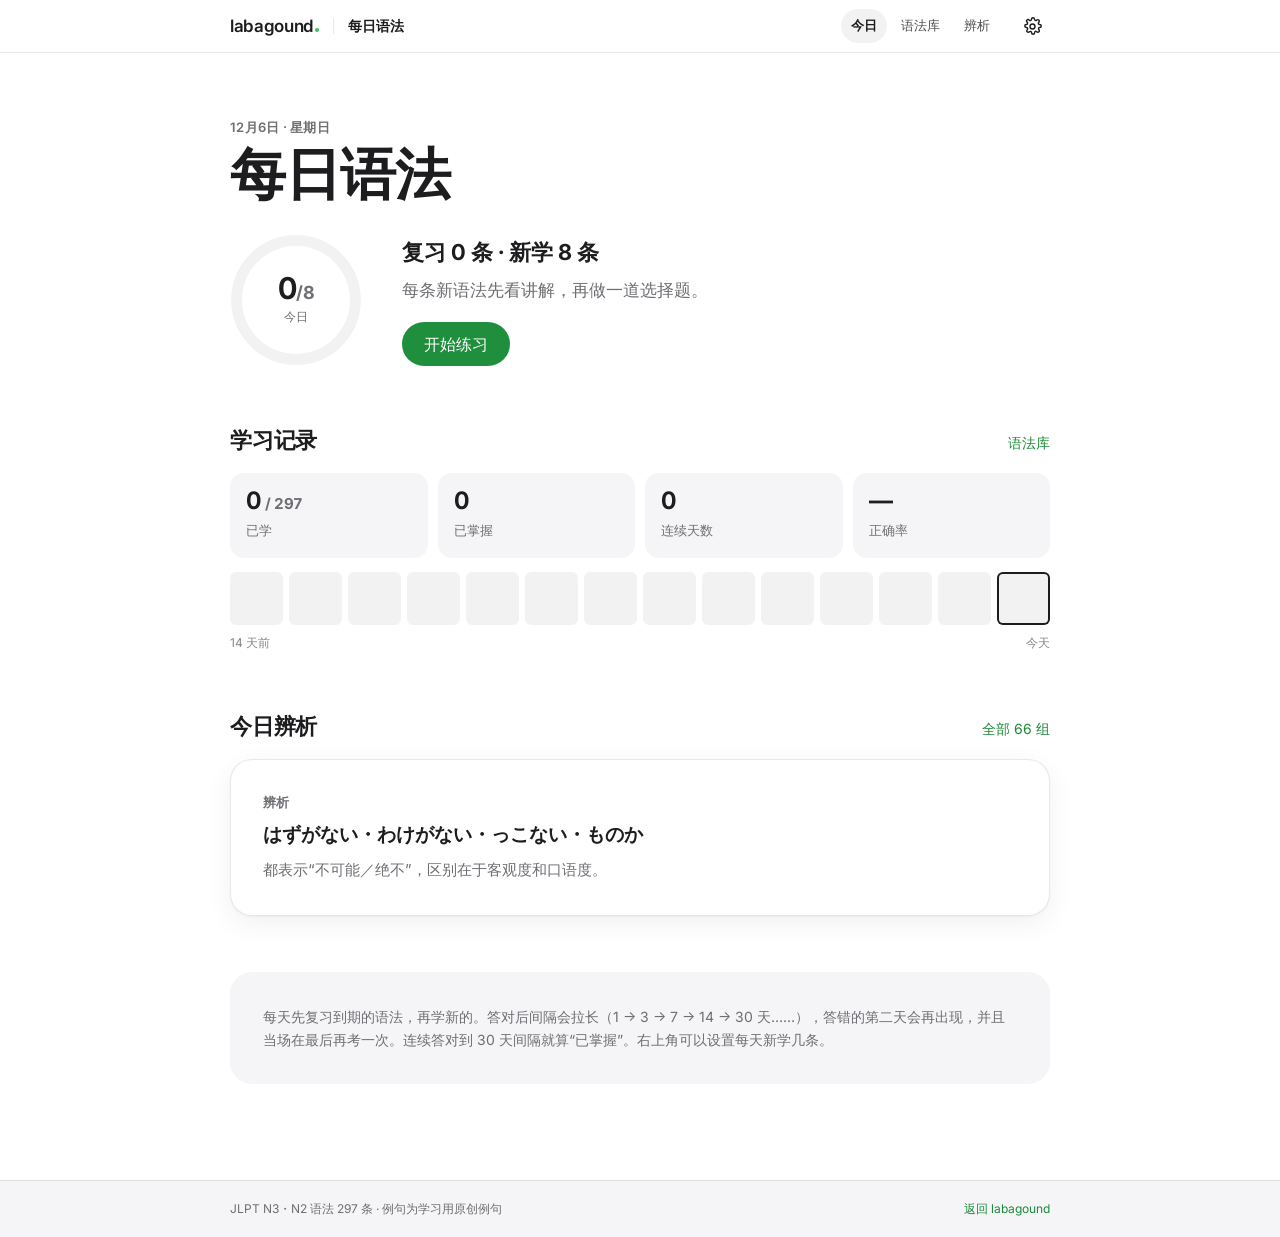
==== jlpt/index.html @ edc94147 "Add JLPT daily grammar drill in jlpt/ Static page for jlpt.labagound.cc: 297 N3/N2 grammar points wi" ====
<!doctype html>
<html lang="zh-CN">
<head>
<meta charset="utf-8">
<meta name="viewport" content="width=device-width, initial-scale=1, viewport-fit=cover">
<title>每日语法 · labagound</title>
<meta name="description" content="JLPT N3・N2 每日语法练习：297 条句型，接续、例句、易混淆辨析与间隔复习。">
<meta name="theme-color" content="#ffffff" media="(prefers-color-scheme: light)">
<meta name="theme-color" content="#000000" media="(prefers-color-scheme: dark)">
<link rel="preconnect" href="https://fonts.googleapis.com">
<link rel="preconnect" href="https://fonts.gstatic.com" crossorigin>
<link rel="stylesheet" href="https://fonts.googleapis.com/css2?family=Inter:wght@400;500;600;700&display=swap">
<link rel="stylesheet" href="grammar.css">
<link rel="icon" href="https://labagound.cc/favicon.svg" type="image/svg+xml">
<link rel="icon" href="https://labagound.cc/favicon-32.png" sizes="32x32" type="image/png">
<link rel="apple-touch-icon" href="https://labagound.cc/apple-touch-icon.png">
</head>
<body>
<a class="skip" href="#main">跳到正文</a>
<header class="nav">
  <div class="wrap nav__in">
    <a class="nav__mark" href="https://labagound.cc/" aria-label="labagound 首页"><span class="mark">labagound<i class="dot" aria-hidden="true"></i></span></a>
    <span class="nav__sep" aria-hidden="true"></span>
    <a class="nav__title" href="#/">每日语法</a>
    <nav class="nav__tabs" aria-label="语法">
      <a href="#/" data-tab="today">今日</a>
      <a href="#/list" data-tab="list">语法库</a>
      <a href="#/compare" data-tab="compare">辨析</a>
    </nav>
    <button class="icon-btn" id="openSettings" type="button" aria-label="设置">
      <svg viewBox="0 0 20 20" aria-hidden="true"><path d="M10 12.6a2.6 2.6 0 1 0 0-5.2 2.6 2.6 0 0 0 0 5.2Z" fill="none" stroke="currentColor" stroke-width="1.5"/><path d="M16.4 11.8a1.3 1.3 0 0 0 .26 1.43l.05.05a1.58 1.58 0 1 1-2.23 2.23l-.05-.05a1.3 1.3 0 0 0-1.43-.26 1.3 1.3 0 0 0-.79 1.19v.14a1.58 1.58 0 1 1-3.16 0v-.07a1.3 1.3 0 0 0-.85-1.19 1.3 1.3 0 0 0-1.43.26l-.05.05a1.58 1.58 0 1 1-2.23-2.23l.05-.05a1.3 1.3 0 0 0 .26-1.43 1.3 1.3 0 0 0-1.19-.79h-.14a1.58 1.58 0 1 1 0-3.16h.07a1.3 1.3 0 0 0 1.19-.85 1.3 1.3 0 0 0-.26-1.43l-.05-.05A1.58 1.58 0 1 1 6.6 3.36l.05.05a1.3 1.3 0 0 0 1.43.26h.06a1.3 1.3 0 0 0 .79-1.19v-.14a1.58 1.58 0 1 1 3.16 0v.07a1.3 1.3 0 0 0 .79 1.19 1.3 1.3 0 0 0 1.43-.26l.05-.05a1.58 1.58 0 1 1 2.23 2.23l-.05.05a1.3 1.3 0 0 0-.26 1.43v.06a1.3 1.3 0 0 0 1.19.79h.14a1.58 1.58 0 1 1 0 3.16h-.07a1.3 1.3 0 0 0-1.19.79Z" fill="none" stroke="currentColor" stroke-width="1.5" stroke-linejoin="round"/></svg>
    </button>
  </div>
</header>

<main id="main" tabindex="-1"></main>

<footer class="foot">
  <div class="wrap foot__in">
    <span>JLPT N3・N2 语法 297 条 · 例句为学习用原创例句</span>
    <a href="https://labagound.cc/#tools">返回 labagound</a>
  </div>
</footer>

<dialog class="sheet" id="settings" aria-labelledby="settingsTitle">
  <form method="dialog" class="sheet__in" id="settingsForm">
    <div class="sheet__head">
      <h2 id="settingsTitle">设置</h2>
      <button class="icon-btn" value="close" aria-label="关闭"><svg viewBox="0 0 20 20" aria-hidden="true"><path d="M5 5l10 10M15 5L5 15" stroke="currentColor" stroke-width="1.6" stroke-linecap="round"/></svg></button>
    </div>
    <label class="field"><span>每天新学</span>
      <select name="per"><option value="3">3 条</option><option value="5">5 条</option><option value="8">8 条</option><option value="10">10 条</option><option value="15">15 条</option><option value="20">20 条</option></select>
    </label>
    <label class="field"><span>学习范围</span>
      <select name="scope"><option value="all">N3 → N2（全部）</option><option value="N3">只学 N3</option><option value="N2">只学 N2</option></select>
    </label>
    <label class="field"><span>新语法顺序</span>
      <select name="order"><option value="seq">按编号</option><option value="rand">随机</option></select>
    </label>
    <label class="field"><span>汉字假名</span>
      <select name="furi"><option value="tap">点击汉字时显示</option><option value="always">一直显示</option></select>
    </label>
    <label class="field field--row"><span>例句朗读按钮</span><input type="checkbox" name="tts"></label>
    <p class="sheet__note">修改“每天新学”和范围会从明天的练习开始生效；今天如果还没开始，会立刻生效。</p>
    <div class="sheet__group">
      <h3>学习记录</h3>
      <p class="sheet__note">进度只保存在这台设备的浏览器里。换设备前可以先导出，再在新设备导入。</p>
      <div class="btn-row">
        <button class="btn btn--ghost btn--sm" type="button" id="exportBtn">导出进度</button>
        <label class="btn btn--ghost btn--sm">导入进度<input type="file" accept="application/json,.json" id="importInput" hidden></label>
        <button class="btn btn--danger btn--sm" type="button" id="resetBtn">清空记录</button>
      </div>
    </div>
  </form>
</dialog>

<div class="toast" id="toast" role="status" aria-live="polite"></div>

<script src="data.js"></script>
<script src="app.js"></script>
</body>
</html>
---- jlpt/grammar.css ----
/* labagound · 每日语法 — 沿用主站的颜色、字体与深浅色变量 */
:root {
  --bg: #ffffff; --bg-alt: #f5f5f7; --surface: #ffffff; --ink: #1d1d1f; --ink-2: #6e6e73; --ink-3: #86868b;
  --link: #1d8a3a; --btn: #1f8f3d; --btn-hover: #239b44; --btn-ink: #ffffff; --nav-bg: rgba(255,255,255,.76);
  --line: rgba(0,0,0,.09); --chip: rgba(0,0,0,.05); --chip-on: #1d1d1f; --chip-on-ink: #ffffff;
  --sel: rgba(52,199,89,.24); --focus: #1f8f3d; --dot: #34c759;
  --ok: #1f8f3d; --ok-bg: rgba(52,199,89,.12); --bad: #d70015; --bad-bg: rgba(255,59,48,.10);
  --mark: rgba(52,199,89,.18); --mark-ink: #136b2b; --warn: #b25000; --warn-bg: rgba(255,149,0,.12);
  --shadow: 0 1px 2px rgba(0,0,0,.04), 0 8px 28px rgba(0,0,0,.06);
  --f-latin: "SF Pro Display","SF Pro Text",-apple-system,BlinkMacSystemFont,"Inter","Helvetica Neue",Helvetica,Arial;
  --f-zh: "PingFang SC","Hiragino Sans GB","Noto Sans SC","Noto Sans CJK SC","Microsoft YaHei",sans-serif;
  --f-ja: "Hiragino Sans","Hiragino Kaku Gothic ProN","Noto Sans JP","Noto Sans CJK JP","Yu Gothic",YuGothic,Meiryo,sans-serif;
  --wrap: 820px; --r: 22px; --r-sm: 14px;
  --ease: cubic-bezier(.22,1,.36,1);
}
@media (prefers-color-scheme: dark) {
  :root:not([data-theme="light"]) {
    --bg: #000000; --bg-alt: #101011; --surface: #1c1c1e; --ink: #f5f5f7; --ink-2: #a1a1a6; --ink-3: #86868b;
    --link: #30d158; --btn: #1f8f3d; --btn-hover: #26a046; --nav-bg: rgba(22,22,23,.76);
    --line: rgba(255,255,255,.12); --chip: rgba(255,255,255,.08); --chip-on: #f5f5f7; --chip-on-ink: #1d1d1f;
    --sel: rgba(48,209,88,.30); --focus: #30d158; --dot: #30d158;
    --ok: #30d158; --ok-bg: rgba(48,209,88,.14); --bad: #ff6961; --bad-bg: rgba(255,69,58,.14);
    --mark: rgba(48,209,88,.20); --mark-ink: #7ee69a; --warn: #ffb340; --warn-bg: rgba(255,159,10,.14);
    --shadow: 0 1px 2px rgba(0,0,0,.4), 0 8px 28px rgba(0,0,0,.35);
    color-scheme: dark;
  }
}
:root[data-theme="dark"] {
  --bg: #000000; --bg-alt: #101011; --surface: #1c1c1e; --ink: #f5f5f7; --ink-2: #a1a1a6; --ink-3: #86868b;
  --link: #30d158; --btn: #1f8f3d; --btn-hover: #26a046; --nav-bg: rgba(22,22,23,.76);
  --line: rgba(255,255,255,.12); --chip: rgba(255,255,255,.08); --chip-on: #f5f5f7; --chip-on-ink: #1d1d1f;
  --sel: rgba(48,209,88,.30); --focus: #30d158; --dot: #30d158;
  --ok: #30d158; --ok-bg: rgba(48,209,88,.14); --bad: #ff6961; --bad-bg: rgba(255,69,58,.14);
  --mark: rgba(48,209,88,.20); --mark-ink: #7ee69a; --warn: #ffb340; --warn-bg: rgba(255,159,10,.14);
  --shadow: 0 1px 2px rgba(0,0,0,.4), 0 8px 28px rgba(0,0,0,.35);
  color-scheme: dark;
}

*, *::before, *::after { box-sizing: border-box; }
html { -webkit-text-size-adjust: 100%; scroll-padding-top: 72px; }
body {
  margin: 0; background: var(--bg); color: var(--ink);
  font-family: var(--f-latin), var(--f-zh); font-size: 17px; line-height: 1.65;
  -webkit-font-smoothing: antialiased; -moz-osx-font-smoothing: grayscale; overflow-x: hidden;
  min-height: 100vh; display: flex; flex-direction: column;
}
main { flex: 1; outline: none; }
::selection { background: var(--sel); }
a { color: var(--link); text-decoration: none; }
a:hover { text-decoration: underline; text-underline-offset: .18em; }
:focus-visible { outline: 2px solid var(--focus); outline-offset: 3px; border-radius: 8px; }
button, input, select { font: inherit; color: inherit; }
h1, h2, h3 { margin: 0; font-weight: 700; text-wrap: balance; }
p { margin: 0; text-wrap: pretty; }
[lang="ja"], .ja { font-family: var(--f-latin), var(--f-ja); }
.num { font-variant-numeric: tabular-nums; }
.skip { position: absolute; left: -999px; top: 8px; z-index: 100; background: var(--surface); padding: 8px 14px; border-radius: 10px; }
.skip:focus { left: 12px; }
.sr { position: absolute; width: 1px; height: 1px; overflow: hidden; clip: rect(0 0 0 0); white-space: nowrap; }

.wrap { max-width: calc(var(--wrap) + 44px); margin-inline: auto; padding-inline: max(16px, env(safe-area-inset-left, 0px)) max(16px, env(safe-area-inset-right, 0px)); }
@media (min-width: 640px) { .wrap { padding-inline: 22px; } }

/* nav */
.nav { position: sticky; top: 0; z-index: 50; background: var(--nav-bg); -webkit-backdrop-filter: saturate(180%) blur(20px); backdrop-filter: saturate(180%) blur(20px); border-bottom: 1px solid var(--line); padding-top: env(safe-area-inset-top, 0px); }
.nav__in { display: flex; align-items: center; gap: 14px; height: 52px; }
.nav__mark { font-weight: 600; font-size: 17px; color: var(--ink); letter-spacing: -.02em; }
.nav__mark:hover { text-decoration: none; opacity: .72; }
.mark { white-space: nowrap; }
.dot { display: inline-block; width: .26em; height: .26em; border-radius: 50%; background: var(--dot); margin-left: .06em; }
.nav__sep { width: 1px; height: 16px; background: var(--line); }
.nav__title { color: var(--ink); font-size: 14px; font-weight: 600; margin-right: auto; white-space: nowrap; }
.nav__title:hover { text-decoration: none; opacity: .72; }
.nav__tabs { display: flex; gap: 4px; }
.nav__tabs a { color: var(--ink); font-size: 13px; padding: 6px 10px; border-radius: 999px; opacity: .78; white-space: nowrap; }
.nav__tabs a:hover { opacity: 1; text-decoration: none; background: var(--chip); }
.nav__tabs a[aria-current="page"] { opacity: 1; font-weight: 600; background: var(--chip); }
.icon-btn { display: inline-grid; place-items: center; width: 36px; height: 36px; border-radius: 50%; border: 0; background: transparent; color: var(--ink); cursor: pointer; flex: none; }
.icon-btn:hover { background: var(--chip); }
.icon-btn svg { width: 19px; height: 19px; }
@media (max-width: 360px) { .nav__tabs a { padding: 6px 7px; font-size: 12.5px; } .nav__mark { font-size: 16px; } }
@media (max-width: 560px) {
  .nav__in { gap: 8px; }
  .nav__sep, .nav__title { display: none; }
  .nav__mark { margin-right: auto; font-size: 18px; }
  .nav__tabs a { padding: 6px 9px; }
}

/* buttons */
.btn { display: inline-flex; align-items: center; justify-content: center; gap: 8px; min-height: 44px; padding: 0 22px; border-radius: 999px; background: var(--btn); color: var(--btn-ink) !important; font-size: 16px; font-weight: 500; border: 0; cursor: pointer; transition: background .2s, transform .2s var(--ease); text-decoration: none !important; }
.btn:hover { background: var(--btn-hover); }
.btn:active { transform: scale(.97); }
.btn--ghost { background: transparent; color: var(--link) !important; box-shadow: inset 0 0 0 1px currentColor; }
.btn--ghost:hover { background: var(--chip); }
.btn--plain { background: var(--chip); color: var(--ink) !important; }
.btn--plain:hover { background: var(--line); }
.btn--danger { background: transparent; color: var(--bad) !important; box-shadow: inset 0 0 0 1px currentColor; }
.btn--danger:hover { background: var(--bad-bg); }
.btn--sm { min-height: 36px; padding: 0 16px; font-size: 14px; }
.btn--block { width: 100%; }
.btn-row { display: flex; flex-wrap: wrap; gap: 10px; }
.btn svg { width: 15px; height: 15px; }

.chip { display: inline-flex; align-items: center; gap: 6px; height: 30px; padding: 0 12px; border-radius: 999px; background: var(--chip); color: var(--ink); font-size: 13px; border: 0; cursor: pointer; white-space: nowrap; text-decoration: none !important; }
.chip:hover { background: var(--line); }
.chip[aria-pressed="true"] { background: var(--chip-on); color: var(--chip-on-ink); }
.chip--ja { font-family: var(--f-latin), var(--f-ja); }
.tag { display: inline-flex; align-items: center; height: 22px; padding: 0 8px; border-radius: 6px; font-size: 12px; font-weight: 600; background: var(--chip); color: var(--ink-2); letter-spacing: .02em; }
.tag--n3 { background: rgba(64,156,255,.14); color: #0a64c8; }
.tag--n2 { background: rgba(175,82,222,.14); color: #8a3bb8; }
@media (prefers-color-scheme: dark) { :root:not([data-theme="light"]) .tag--n3 { color: #64b0ff; } :root:not([data-theme="light"]) .tag--n2 { color: #d29cf0; } }
:root[data-theme="dark"] .tag--n3 { color: #64b0ff; } :root[data-theme="dark"] .tag--n2 { color: #d29cf0; }

/* layout */
.page { padding-block: clamp(28px, 6vw, 64px) clamp(56px, 8vw, 96px); }
.eyebrow { font-size: 13px; color: var(--ink-2); font-weight: 600; letter-spacing: .02em; }
.h1 { font-size: clamp(34px, 6vw, 56px); line-height: 1.1; letter-spacing: -.02em; margin-top: 6px; }
.lead { font-size: clamp(17px, 1.6vw, 20px); color: var(--ink-2); margin-top: 12px; }
.section { margin-top: clamp(36px, 6vw, 56px); }
.section__head { display: flex; align-items: baseline; justify-content: space-between; gap: 12px; margin-bottom: 14px; }
.section__head h2 { font-size: 22px; letter-spacing: -.01em; }
.section__head a { font-size: 14px; }
.card { background: var(--surface); border-radius: var(--r); box-shadow: var(--shadow); border: 1px solid var(--line); padding: clamp(20px, 4vw, 32px); }
.card--flat { box-shadow: none; background: var(--bg-alt); border-color: transparent; }
.muted { color: var(--ink-2); }
.small { font-size: 14px; }

/* today hero */
.hero { display: grid; grid-template-columns: auto 1fr; gap: clamp(20px, 4vw, 40px); align-items: center; margin-top: 28px; }
.ring { position: relative; width: 132px; height: 132px; flex: none; }
.ring svg { width: 100%; height: 100%; transform: rotate(-90deg); }
.ring__track { stroke: var(--chip); }
.ring__bar { stroke: var(--dot); transition: stroke-dashoffset .8s var(--ease); }
.ring__label { position: absolute; inset: 0; display: grid; place-content: center; text-align: center; }
.ring__big { font-size: 30px; font-weight: 700; line-height: 1; letter-spacing: -.02em; }
.ring__small { font-size: 12px; color: var(--ink-2); margin-top: 4px; }
.hero__body h2 { font-size: 22px; }
.hero__body p { margin-top: 6px; color: var(--ink-2); }
.hero__body .btn-row { margin-top: 18px; }
@media (max-width: 520px) { .hero { grid-template-columns: 1fr; justify-items: start; } .ring { width: 116px; height: 116px; } }

.stats { display: grid; grid-template-columns: repeat(4, 1fr); gap: 10px; }
.stat { background: var(--bg-alt); border-radius: var(--r-sm); padding: 14px 16px; }
.stat b { display: block; font-size: 24px; letter-spacing: -.02em; line-height: 1.2; }
.stat span { font-size: 13px; color: var(--ink-2); }
@media (max-width: 600px) { .stats { grid-template-columns: repeat(2, 1fr); } }

.days { display: grid; grid-template-columns: repeat(14, 1fr); gap: 6px; margin-top: 14px; }
.days i { aspect-ratio: 1; border-radius: 6px; background: var(--chip); display: block; }
.days i[data-l="1"] { background: rgba(52,199,89,.35); }
.days i[data-l="2"] { background: rgba(52,199,89,.62); }
.days i[data-l="3"] { background: var(--dot); }
.days i.today { box-shadow: inset 0 0 0 2px var(--ink); }
.days__legend { display: flex; justify-content: space-between; font-size: 12px; color: var(--ink-3); margin-top: 8px; }

/* group teaser */
.teaser { display: block; color: inherit; text-decoration: none !important; transition: transform .25s var(--ease); }
.teaser:hover { transform: translateY(-2px); }
.teaser h3 { font-size: 19px; margin-top: 6px; }
.teaser p { color: var(--ink-2); margin-top: 8px; font-size: 15px; }

/* session */
.study { max-width: 680px; margin-inline: auto; }
.study__bar { display: flex; align-items: center; gap: 12px; margin-bottom: 18px; }
.progress { flex: 1; height: 6px; border-radius: 999px; background: var(--chip); overflow: hidden; }
.progress i { display: block; height: 100%; background: var(--dot); border-radius: inherit; transition: width .5s var(--ease); }
.study__count { font-size: 13px; color: var(--ink-2); white-space: nowrap; }
.kind { display: inline-flex; align-items: center; gap: 6px; font-size: 13px; font-weight: 600; color: var(--ink-2); }
.kind::before { content: ""; width: 7px; height: 7px; border-radius: 50%; background: var(--ink-3); }
.kind--new::before { background: #0a84ff; }
.kind--review::before { background: var(--dot); }
.kind--retry::before { background: #ff9f0a; }

.pattern { font-family: var(--f-latin), var(--f-ja); font-size: clamp(30px, 6vw, 44px); line-height: 1.2; letter-spacing: -.01em; margin-top: 10px; font-weight: 700; }
.meaning { font-size: 19px; margin-top: 8px; }
.meta { display: flex; flex-wrap: wrap; gap: 6px; align-items: center; margin-top: 14px; }
.block { margin-top: 22px; }
.block h4 { margin: 0 0 8px; font-size: 13px; color: var(--ink-2); font-weight: 600; letter-spacing: .02em; }
.conn { font-family: var(--f-latin), var(--f-ja); background: var(--bg-alt); border-radius: 12px; padding: 12px 14px; font-size: 16px; }
.note { font-size: 16px; }
.exs { list-style: none; margin: 0; padding: 0; display: grid; gap: 10px; }
.ex { display: grid; grid-template-columns: 1fr auto; gap: 2px 10px; align-items: start; padding: 12px 14px; border-radius: 12px; background: var(--bg-alt); }
.ex__ja { font-family: var(--f-latin), var(--f-ja); font-size: 17px; line-height: 1.7; }
.ex__zh { grid-column: 1; font-size: 14px; color: var(--ink-2); }
.ex .say { grid-row: 1 / span 2; grid-column: 2; }
mark { background: var(--mark); color: var(--mark-ink); border-radius: 4px; padding: 0 2px; font-weight: 600; }
.say { width: 32px; height: 32px; border-radius: 50%; border: 0; background: var(--surface); color: var(--ink-2); cursor: pointer; display: grid; place-items: center; box-shadow: 0 0 0 1px var(--line); }
.say:hover { color: var(--link); }
.say svg { width: 15px; height: 15px; }
.say.is-on { color: var(--link); box-shadow: 0 0 0 1.5px var(--link); }

.q { font-family: var(--f-latin), var(--f-ja); font-size: clamp(20px, 3.6vw, 24px); line-height: 1.8; margin-top: 16px; }
.blank { display: inline-block; min-width: 4.5em; border-bottom: 2px solid var(--ink); text-align: center; margin: 0 .15em; padding: 0 .2em; line-height: 1.3; }
.blank.ok { border-color: var(--ok); color: var(--ok); font-weight: 700; }
.blank.bad { border-color: var(--bad); }
.q__zh { font-size: 15px; color: var(--ink-2); margin-top: 6px; }
.opts { display: grid; grid-template-columns: 1fr 1fr; gap: 10px; margin-top: 22px; }
@media (max-width: 480px) { .opts { grid-template-columns: 1fr; } }
.opt { display: flex; align-items: center; gap: 12px; min-height: 56px; padding: 10px 16px; border-radius: 14px; border: 1px solid var(--line); background: var(--surface); text-align: left; cursor: pointer; font-family: var(--f-latin), var(--f-ja); font-size: 18px; transition: background .15s, border-color .15s, transform .15s var(--ease); }
.opt:hover:not(:disabled) { border-color: var(--ink-3); }
.opt:active:not(:disabled) { transform: scale(.98); }
.opt kbd { font: 600 12px/1 var(--f-latin); color: var(--ink-3); border: 1px solid var(--line); border-radius: 6px; padding: 4px 6px; flex: none; }
.opt:disabled { cursor: default; }
.opt.is-right { background: var(--ok-bg); border-color: var(--ok); color: var(--ok); font-weight: 600; }
.opt.is-wrong { background: var(--bad-bg); border-color: var(--bad); color: var(--bad); text-decoration: line-through; }
.opt.is-dim { opacity: .45; }

.verdict { display: flex; align-items: center; gap: 10px; margin-top: 22px; padding: 12px 16px; border-radius: 14px; font-weight: 600; }
.verdict--ok { background: var(--ok-bg); color: var(--ok); }
.verdict--bad { background: var(--bad-bg); color: var(--bad); }
.verdict svg { width: 20px; height: 20px; flex: none; }
.verdict { flex-wrap: wrap; }
.verdict small { font-weight: 400; color: var(--ink-2); margin-left: auto; white-space: nowrap; }
.explain { margin-top: 18px; border-top: 1px solid var(--line); padding-top: 18px; }
.explain .pattern { font-size: 26px; margin-top: 0; }
.sticky-next { position: sticky; bottom: 0; padding: 14px 0 calc(14px + env(safe-area-inset-bottom, 0px)); background: linear-gradient(to bottom, transparent, var(--bg) 40%); margin-top: 18px; }
.hint { font-size: 13px; color: var(--ink-3); text-align: center; margin-top: 8px; }
@media (hover: none) { .hint, .opt kbd { display: none; } }

.confuse { display: grid; gap: 10px; }
.confuse a.confuse__g { display: block; padding: 12px 14px; border-radius: 12px; background: var(--warn-bg); color: inherit; text-decoration: none; }
.confuse a.confuse__g:hover { filter: brightness(.98); }
.confuse__g b { display: block; font-size: 15px; font-family: var(--f-latin), var(--f-ja), var(--f-zh); }
.confuse__g span { font-size: 14px; color: var(--ink-2); }
.sibs { display: flex; flex-wrap: wrap; gap: 6px; margin-top: 8px; }

/* done */
.done { text-align: center; }
.done__icon { width: 64px; height: 64px; margin: 0 auto; border-radius: 50%; display: grid; place-items: center; background: var(--ok-bg); color: var(--ok); }
.done__icon svg { width: 30px; height: 30px; }
.done h2 { font-size: 28px; margin-top: 16px; }
.done .stats { margin-top: 22px; text-align: left; }
.done .btn-row { justify-content: center; margin-top: 22px; }
.wrong-list { text-align: left; margin-top: 26px; }
.wrong-list h3 { font-size: 16px; margin-bottom: 10px; }

/* list */
.toolbar { display: grid; gap: 12px; position: sticky; top: calc(52px + env(safe-area-inset-top, 0px)); z-index: 5; background: var(--bg); padding: 12px 0; margin-top: 18px; }
.search { display: flex; align-items: center; gap: 8px; background: var(--bg-alt); border-radius: 12px; padding: 0 14px; height: 44px; }
.search svg { width: 17px; height: 17px; color: var(--ink-3); flex: none; }
.search input { border: 0; background: transparent; outline: none; flex: 1; min-width: 0; font-size: 16px; height: 100%; }
.chips { display: flex; gap: 6px; flex-wrap: wrap; }
.cat { margin-top: 26px; }
.cat h3 { font-size: 13px; color: var(--ink-2); font-weight: 600; letter-spacing: .02em; padding-bottom: 8px; border-bottom: 1px solid var(--line); }
.rows { list-style: none; margin: 0; padding: 0; }
.row { display: grid; grid-template-columns: 42px 1fr auto; gap: 4px 12px; align-items: center; padding: 12px 6px; border-bottom: 1px solid var(--line); color: inherit; text-decoration: none !important; border-radius: 10px; }
.row:hover { background: var(--bg-alt); }
.row__id { font-size: 13px; color: var(--ink-3); font-variant-numeric: tabular-nums; }
.row__p { font-family: var(--f-latin), var(--f-ja); font-weight: 600; font-size: 17px; }
.row__m { grid-column: 2; font-size: 14px; color: var(--ink-2); }
.row__s { grid-row: 1 / span 2; grid-column: 3; display: flex; align-items: center; gap: 8px; }
.status { width: 9px; height: 9px; border-radius: 50%; background: var(--chip); box-shadow: inset 0 0 0 1px var(--line); }
.status[data-s="learning"] { background: #ff9f0a; box-shadow: none; }
.status[data-s="mastered"] { background: var(--dot); box-shadow: none; }
.empty { padding: 48px 0; text-align: center; color: var(--ink-2); }

/* item page */
.back { display: inline-flex; align-items: center; gap: 4px; font-size: 14px; }
.back svg { width: 14px; height: 14px; }
.pager { display: flex; justify-content: space-between; gap: 10px; margin-top: 28px; }
.pager a { flex: 1; display: block; padding: 12px 14px; border-radius: 12px; background: var(--bg-alt); color: inherit; text-decoration: none !important; min-width: 0; }
.pager a:hover { background: var(--line); }
.pager small { display: block; font-size: 12px; color: var(--ink-3); }
.pager span { display: block; font-family: var(--f-latin), var(--f-ja); font-weight: 600; overflow: hidden; text-overflow: ellipsis; white-space: nowrap; }
.pager a:last-child { text-align: right; }

/* compare */
.groups { display: grid; gap: 14px; margin-top: 22px; }
.group { padding: 0; overflow: hidden; }
.group > summary { list-style: none; cursor: pointer; padding: 18px clamp(18px, 3.5vw, 26px); display: grid; grid-template-columns: 1fr auto; gap: 4px 14px; align-items: start; }
.group > summary::-webkit-details-marker { display: none; }
.group > summary h3 { font-size: 17px; line-height: 1.45; font-family: var(--f-latin), var(--f-ja), var(--f-zh); }
.group > summary p { grid-column: 1; font-size: 14px; color: var(--ink-2); }
.group > summary .chev { grid-row: 1 / span 2; grid-column: 2; width: 28px; height: 28px; border-radius: 50%; background: var(--chip); display: grid; place-items: center; transition: transform .25s var(--ease); }
.group > summary .chev svg { width: 13px; height: 13px; }
.group[open] > summary .chev { transform: rotate(180deg); }
.group__body { padding: 0 clamp(18px, 3.5vw, 26px) clamp(18px, 3.5vw, 26px); }
.star { color: #ff9f0a; font-size: 12px; font-weight: 700; margin-right: 6px; vertical-align: 2px; }
.cmp { width: 100%; border-collapse: collapse; font-size: 15px; }
.cmp th, .cmp td { text-align: left; vertical-align: top; padding: 10px 8px; border-bottom: 1px solid var(--line); }
.cmp th { font-family: var(--f-latin), var(--f-ja); white-space: nowrap; font-weight: 600; width: 1%; padding-left: 0; }
@media (max-width: 520px) { .cmp, .cmp tbody, .cmp tr, .cmp th, .cmp td { display: block; width: auto; } .cmp th { border-bottom: 0; padding-bottom: 0; } .cmp td { padding-left: 0; padding-top: 2px; } }
.pairs { list-style: none; margin: 0; padding: 0; display: grid; gap: 8px; }
.pair { display: grid; grid-template-columns: 22px 1fr; gap: 2px 8px; padding: 10px 12px; border-radius: 12px; background: var(--bg-alt); }
.pair__mk { font-weight: 700; font-size: 15px; line-height: 1.7; }
.pair__mk.ok { color: var(--ok); }
.pair__mk.bad { color: var(--bad); }
.pair__ja { font-family: var(--f-latin), var(--f-ja); }
.pair__zh { grid-column: 2; font-size: 14px; color: var(--ink-2); }
.pair--bad { background: var(--bad-bg); }
.pair--bad mark { background: transparent; color: var(--bad); text-decoration: line-through; }
.group.flash { animation: flash 1.6s var(--ease); }
@keyframes flash { 0%, 30% { box-shadow: 0 0 0 3px var(--dot); } 100% { box-shadow: var(--shadow); } }

/* sheet */
.sheet { border: 0; padding: 0; border-radius: var(--r); background: var(--surface); color: var(--ink); width: min(460px, calc(100vw - 24px)); box-shadow: 0 20px 60px rgba(0,0,0,.25); }
.sheet::backdrop { background: rgba(0,0,0,.35); -webkit-backdrop-filter: blur(4px); backdrop-filter: blur(4px); }
.sheet__in { padding: 22px; display: grid; gap: 14px; }
.sheet__head { display: flex; justify-content: space-between; align-items: center; }
.sheet__head h2 { font-size: 20px; }
.field { display: flex; justify-content: space-between; align-items: center; gap: 12px; padding: 4px 0; }
.field select { background: var(--bg-alt); border: 0; border-radius: 10px; height: 38px; padding: 0 10px; min-width: 150px; }
.field input[type=checkbox] { width: 20px; height: 20px; accent-color: var(--btn); }
.sheet__note { font-size: 13px; color: var(--ink-2); }
.sheet__group { border-top: 1px solid var(--line); padding-top: 14px; display: grid; gap: 10px; }
.sheet__group h3 { font-size: 15px; }

.toast { position: fixed; left: 50%; bottom: calc(24px + env(safe-area-inset-bottom, 0px)); transform: translate(-50%, 20px); opacity: 0; pointer-events: none; background: var(--chip-on); color: var(--chip-on-ink); padding: 10px 18px; border-radius: 999px; font-size: 14px; transition: opacity .25s, transform .25s var(--ease); z-index: 80; max-width: calc(100vw - 32px); text-align: center; }
.toast.is-on { opacity: 1; transform: translate(-50%, 0); }

.foot { border-top: 1px solid var(--line); background: var(--bg-alt); font-size: 12px; color: var(--ink-2); }
.foot__in { display: flex; flex-wrap: wrap; justify-content: space-between; gap: 8px; padding-block: 18px calc(18px + env(safe-area-inset-bottom, 0px)); }

.fade-in { animation: fade .35s var(--ease); }
@keyframes fade { from { opacity: 0; transform: translateY(6px); } to { opacity: 1; transform: none; } }
@media (prefers-reduced-motion: reduce) { *, *::before, *::after { animation: none !important; transition: none !important; } }

/* furigana */
ruby.fg { ruby-position: over; cursor: pointer; border-radius: 3px; text-decoration: underline dotted var(--ink-3); text-decoration-thickness: 1px; text-underline-offset: .3em; -webkit-tap-highlight-color: transparent; transition: background .15s; }
ruby.fg rt { font-size: .52em; font-weight: 400; color: var(--ink-2); letter-spacing: 0; visibility: hidden; user-select: none; -webkit-user-select: none; }
ruby.fg.on { background: var(--chip); }
ruby.fg.on rt, .furi-all ruby.fg rt { visibility: visible; }
.furi-all ruby.fg { text-decoration: none; cursor: auto; }
mark ruby.fg rt { color: var(--mark-ink); }
.pattern ruby.fg { text-decoration: none; }
.pattern ruby.fg rt { font-size: .38em; }
@media (hover: hover) { ruby.fg:hover { background: var(--chip); } }
.h4-hint { font-weight: 400; color: var(--ink-3); margin-left: 8px; letter-spacing: 0; }
.furi-all .h4-hint { display: none; }
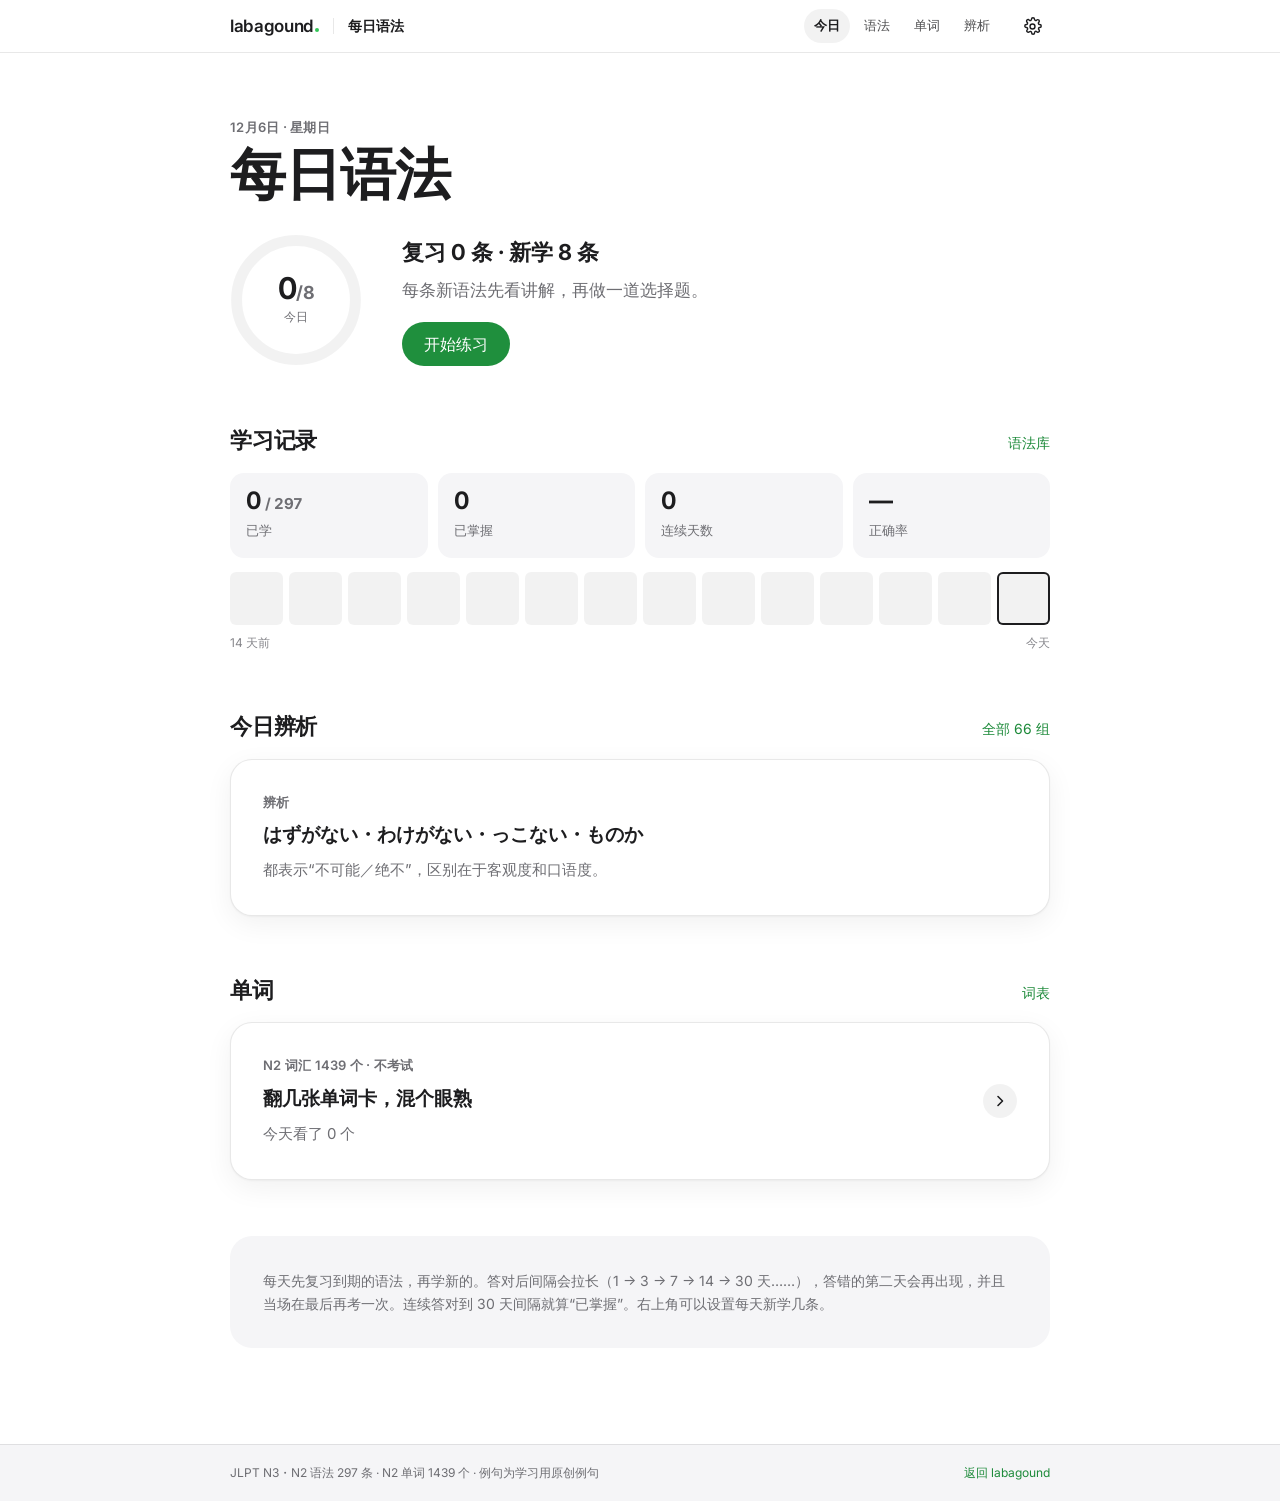
==== commit 03f975eb: "jlpt: add a Words tab (N2 vocabulary, for getting familiar, no quizzes) 1439 words from JLPT_N2_Voca" ====
--- a/jlpt/index.html
+++ b/jlpt/index.html
@@ -4,7 +4,7 @@
 <meta charset="utf-8">
 <meta name="viewport" content="width=device-width, initial-scale=1, viewport-fit=cover">
 <title>每日语法 · labagound</title>
-<meta name="description" content="JLPT N3・N2 每日语法练习：297 条句型，接续、例句、易混淆辨析与间隔复习。">
+<meta name="description" content="JLPT N3・N2 每日语法练习：297 条句型，接续、例句、易混淆辨析与间隔复习；另有 N2 单词 1439 个。">
 <meta name="theme-color" content="#ffffff" media="(prefers-color-scheme: light)">
 <meta name="theme-color" content="#000000" media="(prefers-color-scheme: dark)">
 <link rel="preconnect" href="https://fonts.googleapis.com">
@@ -24,7 +24,8 @@
     <a class="nav__title" href="#/">每日语法</a>
     <nav class="nav__tabs" aria-label="语法">
       <a href="#/" data-tab="today">今日</a>
-      <a href="#/list" data-tab="list">语法库</a>
+      <a href="#/list" data-tab="list">语法</a>
+      <a href="#/words" data-tab="words">单词</a>
       <a href="#/compare" data-tab="compare">辨析</a>
     </nav>
     <button class="icon-btn" id="openSettings" type="button" aria-label="设置">
@@ -37,7 +38,7 @@
 
 <footer class="foot">
   <div class="wrap foot__in">
-    <span>JLPT N3・N2 语法 297 条 · 例句为学习用原创例句</span>
+    <span>JLPT N3・N2 语法 297 条 · N2 单词 1439 个 · 例句为学习用原创例句</span>
     <a href="https://labagound.cc/#tools">返回 labagound</a>
   </div>
 </footer>
--- a/jlpt/grammar.css
+++ b/jlpt/grammar.css
@@ -327,3 +327,55 @@
 @media (hover: hover) { ruby.fg:hover { background: var(--chip); } }
 .h4-hint { font-weight: 400; color: var(--ink-3); margin-left: 8px; letter-spacing: 0; }
 .furi-all .h4-hint { display: none; }
+
+/* words */
+.wtabs { margin-top: 20px; }
+.wtabs .chip { text-decoration: none; }
+.flash { max-width: 560px; margin: 24px auto 0; }
+.flash__meta { display: flex; justify-content: space-between; gap: 12px; font-size: 13px; color: var(--ink-2); margin-bottom: 10px; }
+.flash__card { position: relative; min-height: 300px; display: flex; flex-direction: column; align-items: center; justify-content: center; text-align: center; cursor: pointer; user-select: none; -webkit-user-select: none; -webkit-tap-highlight-color: transparent; touch-action: pan-y; }
+.flash__word { font-size: clamp(40px, 11vw, 64px); font-weight: 700; line-height: 1.2; letter-spacing: .02em; }
+.flash__back { display: none; margin-top: 18px; }
+.flash__card.is-open .flash__back { display: block; animation: fade .3s var(--ease); }
+.flash__card.is-open .flash__tap { display: none; }
+.flash__yomi { font-size: 22px; color: var(--link); font-weight: 600; }
+.flash__mean { font-size: 19px; margin-top: 8px; }
+.flash__ex { font-size: 16px; color: var(--ink-2); margin-top: 10px; background: var(--bg-alt); border-radius: 10px; padding: 6px 12px; display: inline-block; }
+.flash__tap { margin-top: 22px; font-size: 13px; color: var(--ink-3); }
+.flash__say { position: absolute; top: 14px; right: 14px; }
+.flash__nav { display: grid; grid-template-columns: 56px 1fr; gap: 10px; margin-top: 14px; }
+.flash__nav .btn--plain { padding: 0; }
+.flash__nav .btn--plain svg { width: 16px; height: 16px; }
+.flash__opt { display: flex; align-items: center; gap: 8px; justify-content: center; font-size: 14px; color: var(--ink-2); margin-top: 16px; cursor: pointer; }
+.flash__opt input { width: 18px; height: 18px; accent-color: var(--btn); }
+.wrows { list-style: none; margin: 14px 0 0; padding: 0; }
+.wrow { display: grid; grid-template-columns: minmax(6em, 1.1fr) minmax(6em, 1fr) 2fr; gap: 2px 14px; padding: 12px 4px; border-bottom: 1px solid var(--line); align-items: baseline; }
+.wrow__w { font-weight: 600; font-size: 17px; }
+.wrow__r { color: var(--link); font-size: 15px; }
+.wrow__m { font-size: 15px; }
+.wrow__x { grid-column: 3; font-size: 14px; color: var(--ink-2); }
+.wrows.is-hidden .wrow__m { color: transparent; background: var(--chip); border-radius: 6px; cursor: pointer; transition: color .2s; }
+.wrows.is-hidden .wrow__m.is-peek { color: var(--ink); background: transparent; }
+.wrows--parts .wrow { grid-template-columns: minmax(5em, .8fr) minmax(5em, .8fr) 2fr; }
+@media (max-width: 560px) {
+  .wrow, .wrows--parts .wrow { grid-template-columns: auto 1fr; gap: 2px 10px; }
+  .wrow__m, .wrow__x { grid-column: 1 / -1; }
+}
+.pairs-grid { display: grid; grid-template-columns: repeat(2, minmax(0, 1fr)); gap: 14px; margin-top: 22px; }
+@media (max-width: 640px) { .pairs-grid { grid-template-columns: 1fr; } }
+.wpair { padding: 20px 22px; }
+.wpair__w { font-size: 20px; font-weight: 700; }
+.wpair__r { color: var(--link); font-size: 14px; margin-top: 2px; }
+.wpair__n { margin-top: 10px; font-size: 15px; }
+.wpair__x { margin-top: 8px; font-size: 14px; color: var(--ink-2); background: var(--bg-alt); border-radius: 10px; padding: 8px 12px; }
+.wteaser { display: flex; align-items: center; justify-content: space-between; gap: 16px; }
+.wteaser__go { width: 34px; height: 34px; border-radius: 50%; background: var(--chip); display: grid; place-items: center; flex: none; }
+.wteaser__go svg { width: 14px; height: 14px; transform: rotate(180deg); }
+.chips--scroll { flex-wrap: nowrap; overflow-x: auto; scrollbar-width: none; margin-inline: -16px; padding-inline: 16px; scroll-padding-inline: 16px; }
+.chips--scroll::-webkit-scrollbar { display: none; }
+.chips--scroll .chip { flex: none; }
+@media (min-width: 640px) { .chips--scroll { margin-inline: 0; padding-inline: 0; flex-wrap: wrap; } }
+.h1--sm { font-size: clamp(30px, 5vw, 44px); }
+.lead--sm { font-size: 15px; margin-top: 6px; }
+.flash { margin-top: 18px; }
+@media (max-width: 560px) { .flash__card { min-height: 260px; } }
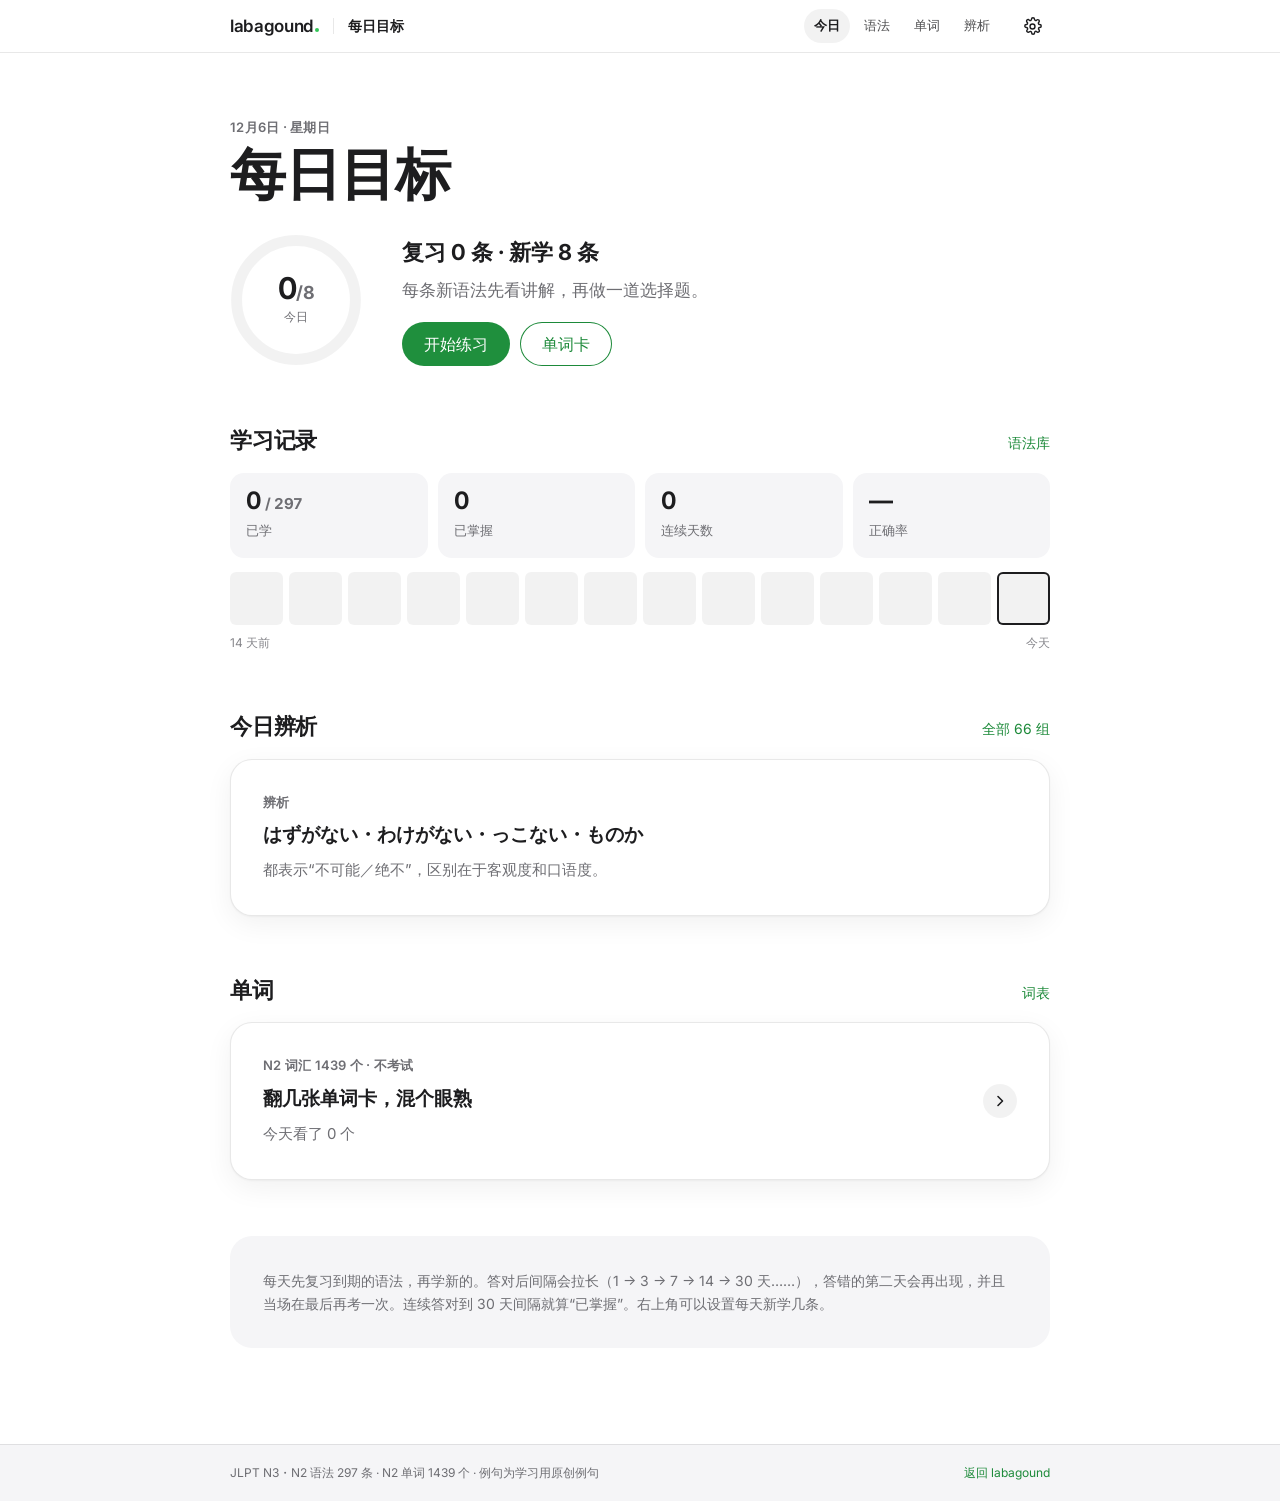
==== commit b72259dd: "JLPT page is now 每日目标; Tools card mentions the word cards - jlpt/: title, header and home heading 每日" ====
--- a/jlpt/index.html
+++ b/jlpt/index.html
@@ -3,8 +3,8 @@
 <head>
 <meta charset="utf-8">
 <meta name="viewport" content="width=device-width, initial-scale=1, viewport-fit=cover">
-<title>每日语法 · labagound</title>
-<meta name="description" content="JLPT N3・N2 每日语法练习：297 条句型，接续、例句、易混淆辨析与间隔复习；另有 N2 单词 1439 个。">
+<title>每日目标 · labagound</title>
+<meta name="description" content="JLPT 每日目标：N3・N2 语法 297 条（接续、例句、易混淆辨析、间隔复习）和 N2 单词 1439 个的单词卡。">
 <meta name="theme-color" content="#ffffff" media="(prefers-color-scheme: light)">
 <meta name="theme-color" content="#000000" media="(prefers-color-scheme: dark)">
 <link rel="preconnect" href="https://fonts.googleapis.com">
@@ -21,7 +21,7 @@
   <div class="wrap nav__in">
     <a class="nav__mark" href="https://labagound.cc/" aria-label="labagound 首页"><span class="mark">labagound<i class="dot" aria-hidden="true"></i></span></a>
     <span class="nav__sep" aria-hidden="true"></span>
-    <a class="nav__title" href="#/">每日语法</a>
+    <a class="nav__title" href="#/">每日目标</a>
     <nav class="nav__tabs" aria-label="语法">
       <a href="#/" data-tab="today">今日</a>
       <a href="#/list" data-tab="list">语法</a>
--- a/jlpt/grammar.css
+++ b/jlpt/grammar.css
@@ -1,4 +1,4 @@
-/* labagound · 每日语法 — 沿用主站的颜色、字体与深浅色变量 */
+/* labagound · 每日目标 — 沿用主站的颜色、字体与深浅色变量 */
 :root {
   --bg: #ffffff; --bg-alt: #f5f5f7; --surface: #ffffff; --ink: #1d1d1f; --ink-2: #6e6e73; --ink-3: #86868b;
   --link: #1d8a3a; --btn: #1f8f3d; --btn-hover: #239b44; --btn-ink: #ffffff; --nav-bg: rgba(255,255,255,.76);
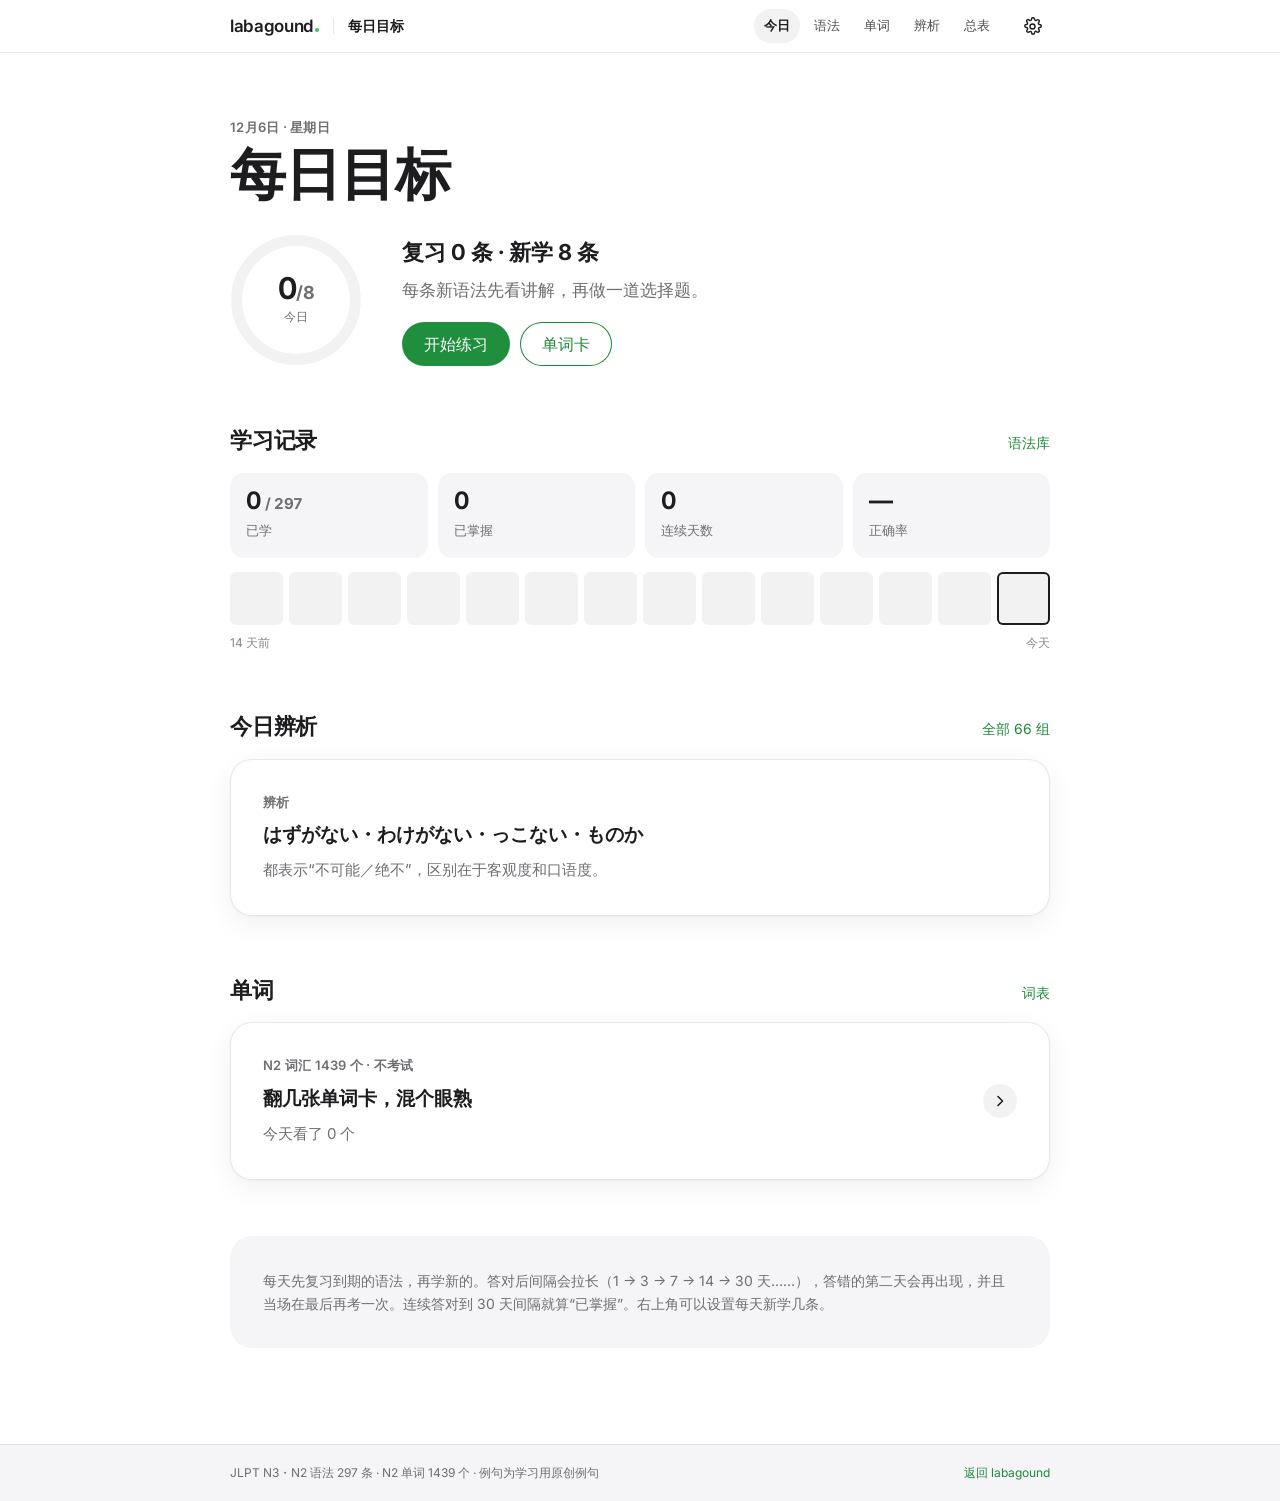
==== commit 8a0345fc: "jlpt: add 总表 page — the N2 vocabulary workbook as-is (6 sheets, search, filters, mastery marks), wit" ====
--- a/jlpt/index.html
+++ b/jlpt/index.html
@@ -27,6 +27,7 @@
       <a href="#/list" data-tab="list">语法</a>
       <a href="#/words" data-tab="words">单词</a>
       <a href="#/compare" data-tab="compare">辨析</a>
+      <a href="#/table" data-tab="table">总表</a>
     </nav>
     <button class="icon-btn" id="openSettings" type="button" aria-label="设置">
       <svg viewBox="0 0 20 20" aria-hidden="true"><path d="M10 12.6a2.6 2.6 0 1 0 0-5.2 2.6 2.6 0 0 0 0 5.2Z" fill="none" stroke="currentColor" stroke-width="1.5"/><path d="M16.4 11.8a1.3 1.3 0 0 0 .26 1.43l.05.05a1.58 1.58 0 1 1-2.23 2.23l-.05-.05a1.3 1.3 0 0 0-1.43-.26 1.3 1.3 0 0 0-.79 1.19v.14a1.58 1.58 0 1 1-3.16 0v-.07a1.3 1.3 0 0 0-.85-1.19 1.3 1.3 0 0 0-1.43.26l-.05.05a1.58 1.58 0 1 1-2.23-2.23l.05-.05a1.3 1.3 0 0 0 .26-1.43 1.3 1.3 0 0 0-1.19-.79h-.14a1.58 1.58 0 1 1 0-3.16h.07a1.3 1.3 0 0 0 1.19-.85 1.3 1.3 0 0 0-.26-1.43l-.05-.05A1.58 1.58 0 1 1 6.6 3.36l.05.05a1.3 1.3 0 0 0 1.43.26h.06a1.3 1.3 0 0 0 .79-1.19v-.14a1.58 1.58 0 1 1 3.16 0v.07a1.3 1.3 0 0 0 .79 1.19 1.3 1.3 0 0 0 1.43-.26l.05-.05a1.58 1.58 0 1 1 2.23 2.23l-.05.05a1.3 1.3 0 0 0-.26 1.43v.06a1.3 1.3 0 0 0 1.19.79h.14a1.58 1.58 0 1 1 0 3.16h-.07a1.3 1.3 0 0 0-1.19.79Z" fill="none" stroke="currentColor" stroke-width="1.5" stroke-linejoin="round"/></svg>
--- a/jlpt/grammar.css
+++ b/jlpt/grammar.css
@@ -379,3 +379,39 @@
 .lead--sm { font-size: 15px; margin-top: 6px; }
 .flash { margin-top: 18px; }
 @media (max-width: 560px) { .flash__card { min-height: 260px; } }
+
+/* ---------- 总表（原 Excel 照搬） ---------- */
+.wrap--wide { max-width: calc(1240px + 44px); }
+.tb__tabs { margin-top: 22px; }
+.tb__head { margin-top: 28px; }
+.tb__head h2 { font-size: 24px; letter-spacing: -.01em; }
+.tb__head p { color: var(--ink-2); font-size: 14px; margin-top: 4px; }
+.tb__bar { grid-template-columns: minmax(0, 1fr) auto; align-items: center; }
+.tb__filters { display: flex; gap: 8px; flex-wrap: wrap; }
+.tb__sel { display: inline-flex; align-items: center; gap: 6px; font-size: 13px; color: var(--ink-2); }
+.tb__sel select, .tb__lv select { font: inherit; font-size: 13px; color: var(--ink); background: var(--bg-alt); border: 0; border-radius: 9px; height: 34px; padding: 0 10px; }
+@media (max-width: 640px) { .tb__bar { grid-template-columns: 1fr; } }
+.tb__count { margin: 6px 0 10px; }
+.tb__scroll { overflow-x: auto; -webkit-overflow-scrolling: touch; border: 1px solid var(--line); border-radius: var(--r-sm); background: var(--surface); }
+.tb { width: 100%; border-collapse: collapse; font-size: 14px; line-height: 1.55; }
+.tb th, .tb td { text-align: left; vertical-align: top; padding: 9px 12px; border-bottom: 1px solid var(--line); }
+.tb th { background: var(--bg-alt); font-size: 12.5px; font-weight: 600; color: var(--ink-2); white-space: nowrap; }
+.tb tbody tr:last-child td { border-bottom: 0; }
+.tb tbody tr:hover td { background: var(--chip); }
+.tb td.num { color: var(--ink-3); font-variant-numeric: tabular-nums; white-space: nowrap; }
+.tb td[lang="ja"] { font-family: var(--f-latin), var(--f-ja); }
+.tb--words td:nth-child(3), .tb--kanji td:first-child, .tb--yomi td:nth-child(2), .tb--pairs td:first-child, .tb--parts td:first-child { font-weight: 600; white-space: nowrap; }
+.tb--words td:nth-child(2), .tb--yomi td:first-child { color: var(--ink-2); font-size: 13px; white-space: nowrap; }
+.tb--words td:nth-child(4), .tb--kanji td:nth-child(even):not(:nth-child(2)) { white-space: nowrap; }
+.tb--words { min-width: 980px; } .tb--kanji { min-width: 820px; } .tb--pairs, .tb--parts, .tb--yomi { min-width: 760px; }
+.tb--kanji td:first-child { font-size: 20px; line-height: 1.2; }
+.tb--about td:first-child { white-space: nowrap; font-weight: 600; width: 1%; }
+.tb__lv select[data-v="1"] { color: var(--warn); background: var(--warn-bg); }
+.tb__lv select[data-v="2"] { color: var(--link); background: var(--mark); }
+.tb__lv select[data-v="3"] { color: var(--ok); background: var(--ok-bg); font-weight: 600; }
+.tb__more { justify-content: center; margin-top: 18px; }
+/* five tabs on phones: tighten so the bar never scrolls sideways */
+@media (max-width: 560px) { .nav__tabs { gap: 0; } .nav__tabs a { padding: 6px 7px; } }
+@media (max-width: 360px) { .nav__in { gap: 4px; } .nav__tabs a { padding: 6px 5px; font-size: 12.5px; } .nav__mark { font-size: 15.5px; } .icon-btn { width: 32px; } }
+.toolbar { grid-template-columns: minmax(0, 1fr); } .toolbar > * { min-width: 0; }
+@media (min-width: 641px) { .tb__bar { grid-template-columns: minmax(0, 1fr) auto; } }
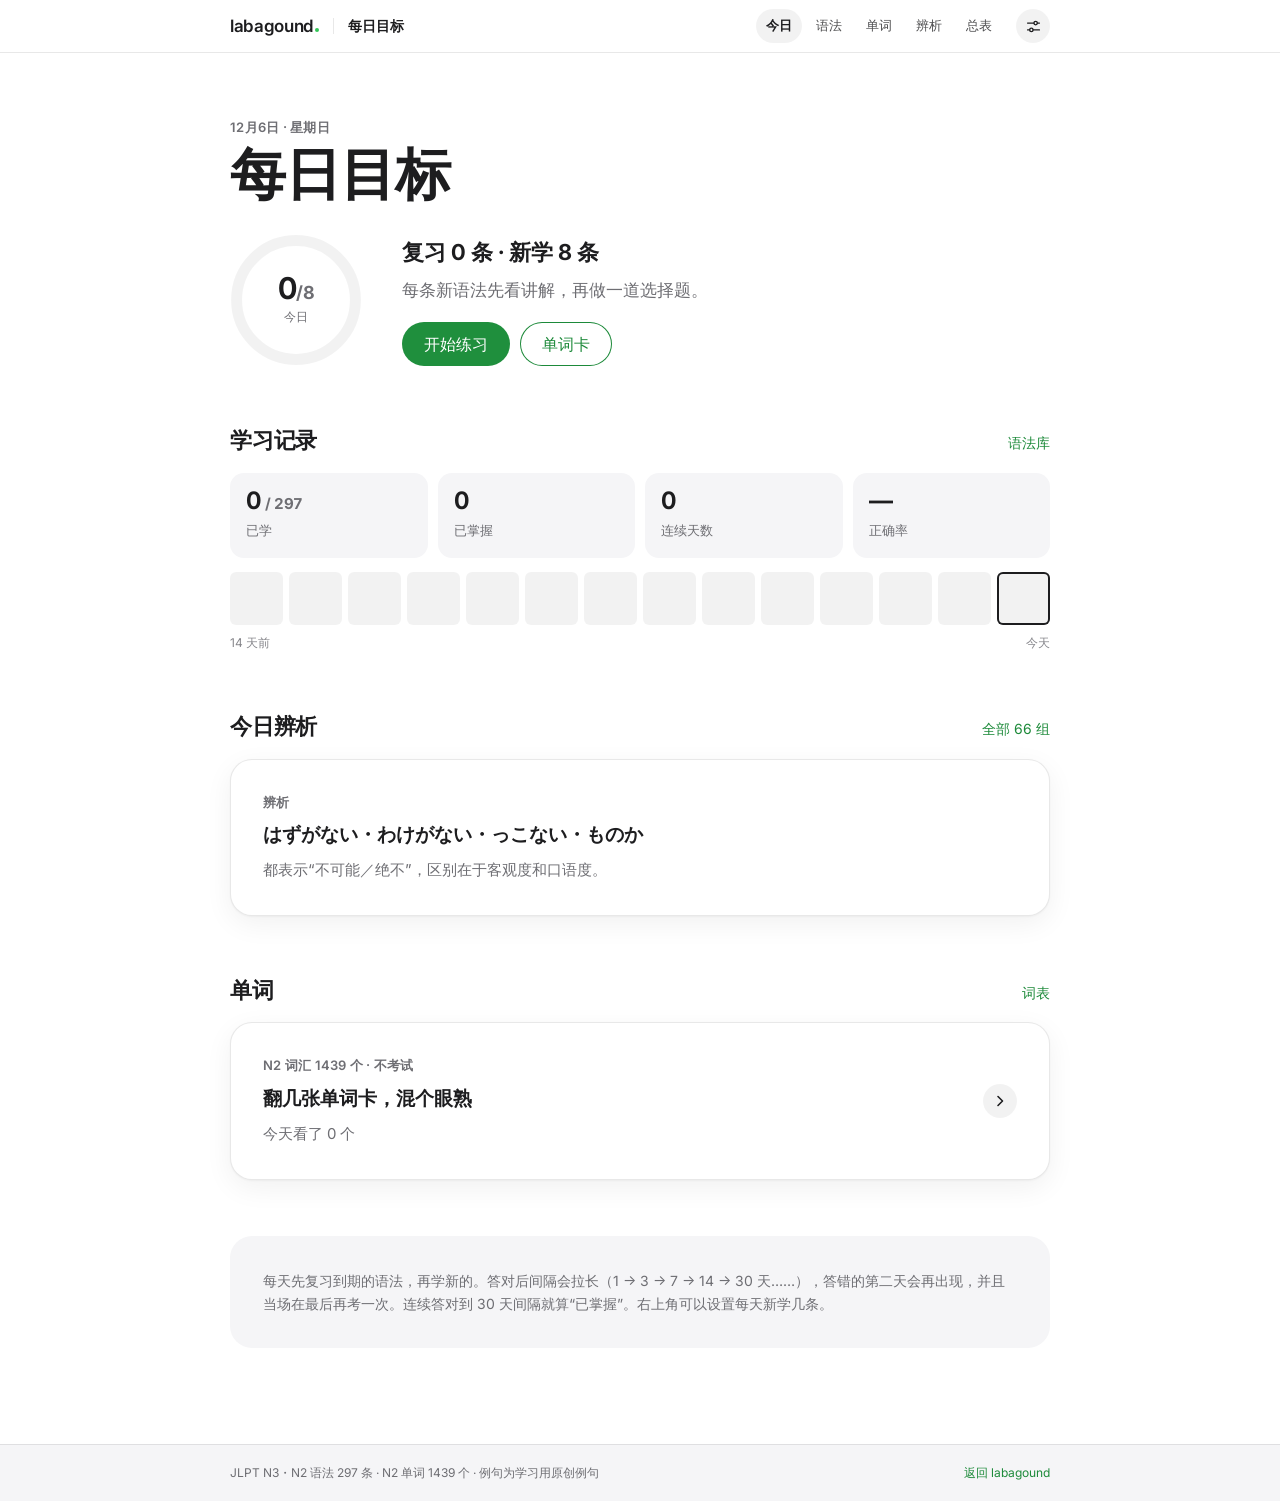
==== commit 97044f8b: "jlpt: settings button uses a slider icon in a soft chip; settings close is a small green round x Co-" ====
--- a/jlpt/index.html
+++ b/jlpt/index.html
@@ -22,16 +22,17 @@
     <a class="nav__mark" href="https://labagound.cc/" aria-label="labagound 首页"><span class="mark">labagound<i class="dot" aria-hidden="true"></i></span></a>
     <span class="nav__sep" aria-hidden="true"></span>
     <a class="nav__title" href="#/">每日目标</a>
-    <nav class="nav__tabs" aria-label="语法">
+    <div class="nav__pick">
+    <button class="nav__dd" type="button" aria-expanded="false" aria-controls="navTabs"><span id="navCur">今日</span><svg viewBox="0 0 14 14" aria-hidden="true"><path d="M3 5.2L7 9.2l4-4" fill="none" stroke="currentColor" stroke-width="1.7" stroke-linecap="round" stroke-linejoin="round"/></svg></button>
+    <nav class="nav__tabs" id="navTabs" aria-label="页面">
       <a href="#/" data-tab="today">今日</a>
       <a href="#/list" data-tab="list">语法</a>
       <a href="#/words" data-tab="words">单词</a>
       <a href="#/compare" data-tab="compare">辨析</a>
       <a href="#/table" data-tab="table">总表</a>
     </nav>
-    <button class="icon-btn" id="openSettings" type="button" aria-label="设置">
-      <svg viewBox="0 0 20 20" aria-hidden="true"><path d="M10 12.6a2.6 2.6 0 1 0 0-5.2 2.6 2.6 0 0 0 0 5.2Z" fill="none" stroke="currentColor" stroke-width="1.5"/><path d="M16.4 11.8a1.3 1.3 0 0 0 .26 1.43l.05.05a1.58 1.58 0 1 1-2.23 2.23l-.05-.05a1.3 1.3 0 0 0-1.43-.26 1.3 1.3 0 0 0-.79 1.19v.14a1.58 1.58 0 1 1-3.16 0v-.07a1.3 1.3 0 0 0-.85-1.19 1.3 1.3 0 0 0-1.43.26l-.05.05a1.58 1.58 0 1 1-2.23-2.23l.05-.05a1.3 1.3 0 0 0 .26-1.43 1.3 1.3 0 0 0-1.19-.79h-.14a1.58 1.58 0 1 1 0-3.16h.07a1.3 1.3 0 0 0 1.19-.85 1.3 1.3 0 0 0-.26-1.43l-.05-.05A1.58 1.58 0 1 1 6.6 3.36l.05.05a1.3 1.3 0 0 0 1.43.26h.06a1.3 1.3 0 0 0 .79-1.19v-.14a1.58 1.58 0 1 1 3.16 0v.07a1.3 1.3 0 0 0 .79 1.19 1.3 1.3 0 0 0 1.43-.26l.05-.05a1.58 1.58 0 1 1 2.23 2.23l-.05.05a1.3 1.3 0 0 0-.26 1.43v.06a1.3 1.3 0 0 0 1.19.79h.14a1.58 1.58 0 1 1 0 3.16h-.07a1.3 1.3 0 0 0-1.19.79Z" fill="none" stroke="currentColor" stroke-width="1.5" stroke-linejoin="round"/></svg>
-    </button>
+    </div>
+    <button class="icon-btn" id="openSettings" type="button" aria-label="设置"><svg viewBox="0 0 20 20" aria-hidden="true"><g fill="none" stroke="currentColor" stroke-width="1.5" stroke-linecap="round"><path d="M3 6h7.5M14.5 6H17M3 14h2.5M9.5 14H17"/><circle cx="12.5" cy="6" r="2"/><circle cx="7.5" cy="14" r="2"/></g></svg></button>
   </div>
 </header>
 
@@ -48,7 +49,7 @@
   <form method="dialog" class="sheet__in" id="settingsForm">
     <div class="sheet__head">
       <h2 id="settingsTitle">设置</h2>
-      <button class="icon-btn" value="close" aria-label="关闭"><svg viewBox="0 0 20 20" aria-hidden="true"><path d="M5 5l10 10M15 5L5 15" stroke="currentColor" stroke-width="1.6" stroke-linecap="round"/></svg></button>
+      <button class="sheet__close" value="close" aria-label="关闭"><svg viewBox="0 0 12 12" aria-hidden="true"><path d="M3.5 3.5l5 5M8.5 3.5l-5 5" stroke="currentColor" stroke-width="1.6" stroke-linecap="round"/></svg></button>
     </div>
     <label class="field"><span>每天新学</span>
       <select name="per"><option value="3">3 条</option><option value="5">5 条</option><option value="8">8 条</option><option value="10">10 条</option><option value="15">15 条</option><option value="20">20 条</option></select>
--- a/jlpt/grammar.css
+++ b/jlpt/grammar.css
@@ -415,3 +415,37 @@
 @media (max-width: 360px) { .nav__in { gap: 4px; } .nav__tabs a { padding: 6px 5px; font-size: 12.5px; } .nav__mark { font-size: 15.5px; } .icon-btn { width: 32px; } }
 .toolbar { grid-template-columns: minmax(0, 1fr); } .toolbar > * { min-width: 0; }
 @media (min-width: 641px) { .tb__bar { grid-template-columns: minmax(0, 1fr) auto; } }
+
+/* phone: page tabs fold into one dropdown */
+.nav__pick { position: relative; display: flex; align-items: center; }
+.nav__dd { display: none; }
+@media (max-width: 560px) {
+  .nav__dd {
+    display: inline-flex; align-items: center; gap: 6px; height: 34px; padding: 0 12px 0 14px; border: 0; border-radius: 999px;
+    background: var(--chip); color: var(--ink); font: inherit; font-size: 14px; font-weight: 600; cursor: pointer;
+  }
+  .nav__dd svg { width: 13px; height: 13px; transition: transform .3s var(--ease); }
+  .nav__pick[data-open="true"] .nav__dd svg { transform: rotate(180deg); }
+  .nav__tabs {
+    position: absolute; right: 0; top: calc(100% + 8px); z-index: 60; min-width: 150px; padding: 6px; gap: 2px;
+    flex-direction: column; background: var(--surface); border-radius: 14px;
+    box-shadow: 0 12px 36px rgba(0, 0, 0, .18), 0 0 0 1px var(--line);
+    opacity: 0; visibility: hidden; pointer-events: none; transform: translate3d(0, -6px, 0) scale(.97); transform-origin: top right;
+    transition: opacity .22s var(--ease), transform .3s var(--ease), visibility 0s linear .3s;
+  }
+  .nav__pick[data-open="true"] .nav__tabs { opacity: 1; visibility: visible; pointer-events: auto; transform: none; transition: opacity .22s var(--ease), transform .3s var(--ease), visibility 0s; }
+  .nav__tabs a { display: flex; align-items: center; height: 42px; padding: 0 14px !important; font-size: 15px !important; border-radius: 9px; opacity: 1; }
+  .nav__tabs a[aria-current="page"] { color: var(--link); }
+}
+@media (prefers-color-scheme: dark) { :root:not([data-theme="light"]) .nav__tabs { background: #2c2c2e; } }
+:root[data-theme="dark"] .nav__tabs { background: #2c2c2e; }
+@media (min-width: 561px) { :root .nav__tabs { background: none; } }
+
+/* settings: slider icon in a soft chip; small green round close */
+#openSettings { background: var(--chip); width: 34px; height: 34px; }
+#openSettings:hover { background: var(--line); }
+#openSettings svg { width: 17px; height: 17px; }
+.sheet__close { display: inline-grid; place-items: center; width: 26px; height: 26px; border-radius: 50%; border: 0; padding: 0; background: var(--btn); color: #fff; cursor: pointer; flex: none; transition: background .2s, transform .2s var(--ease); }
+.sheet__close:hover { background: var(--btn-hover); }
+.sheet__close:active { transform: scale(.92); }
+.sheet__close svg { width: 12px; height: 12px; }
